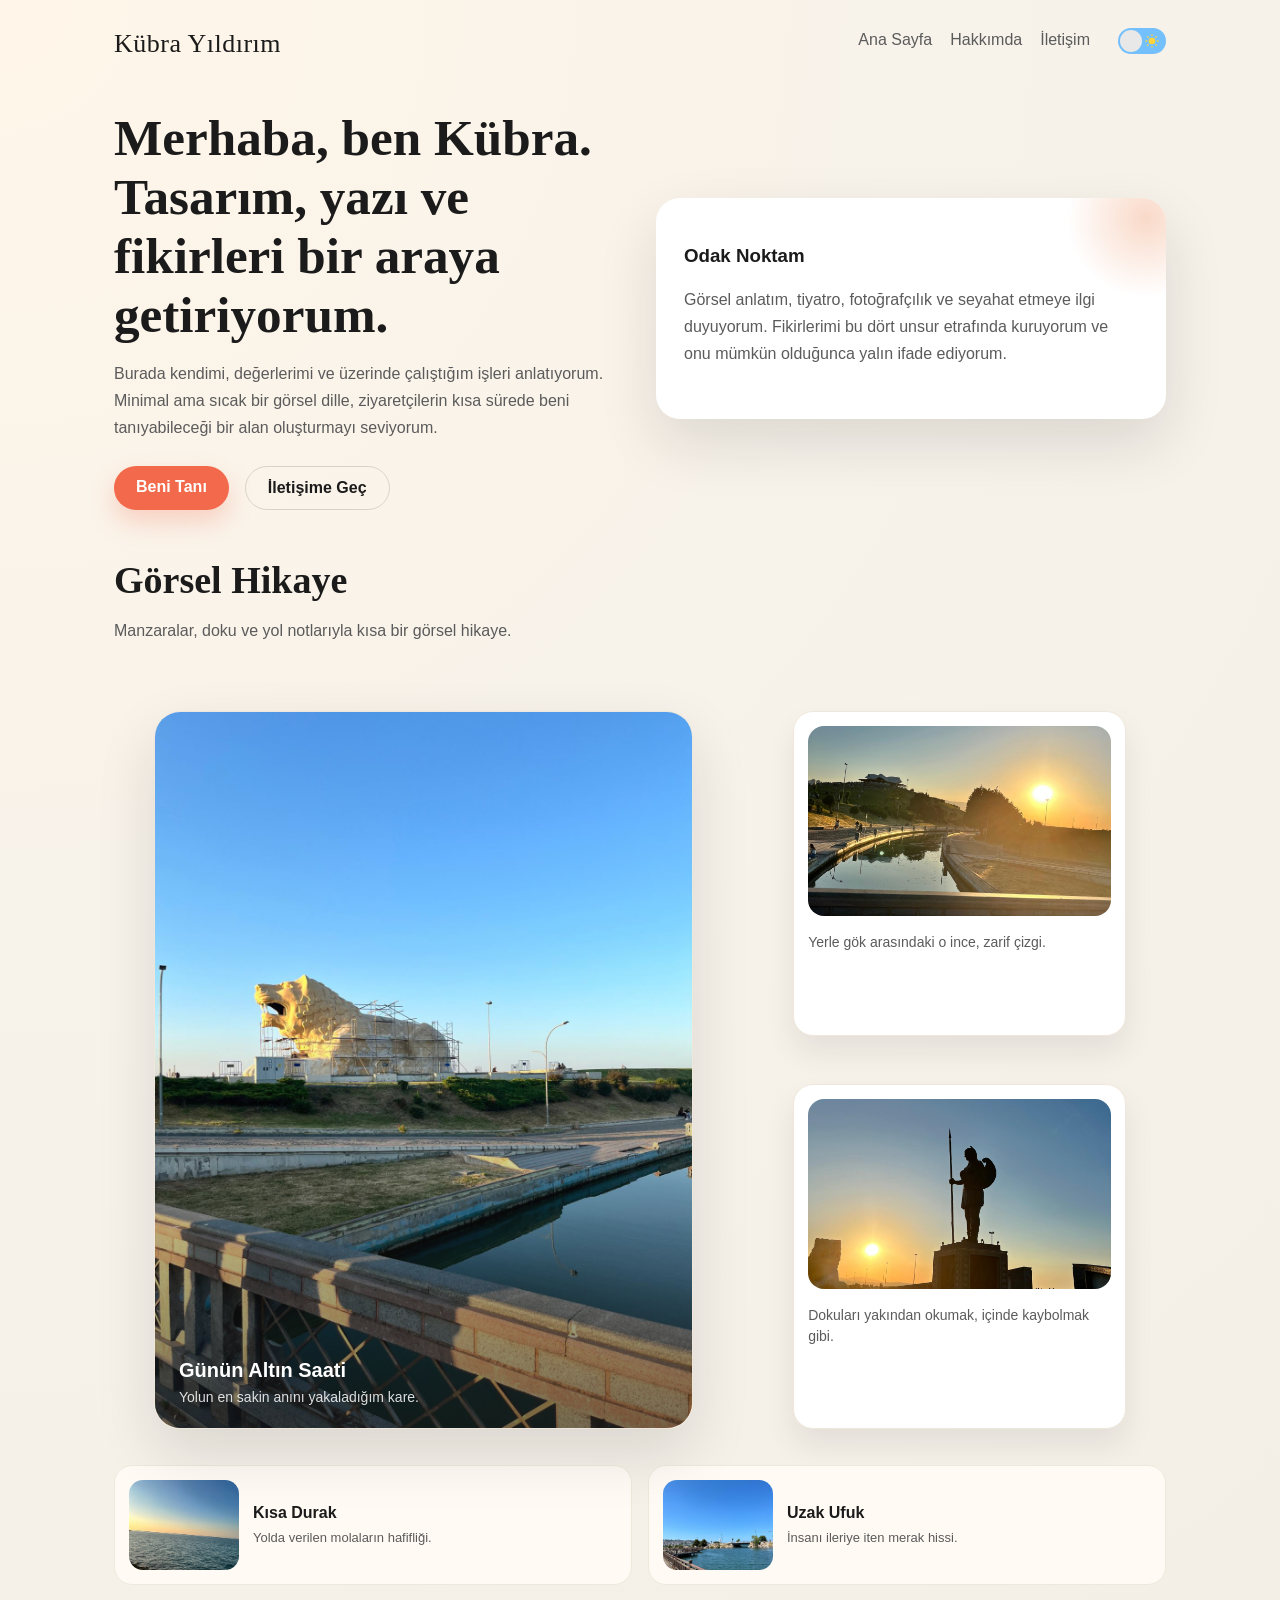
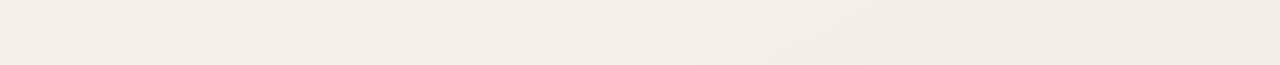
==== index.html @ def629eb "web sitemin dosyaları" ====
﻿<!doctype html>
<html lang="tr">
  <head>
    <meta charset="utf-8" />
    <meta name="viewport" content="width=device-width, initial-scale=1" />
    <meta
      name="description"
      content="Kübra portfolyo. Tasarım, yazı ve görsel hikayeler."
    />
    <meta name="author" content="Kübra" />
    <meta name="robots" content="index, follow" />
    <meta name="theme-color" content="#f7f2ea" />
    <meta property="og:title" content="Kübra | Ana Sayfa" />
    <meta
      property="og:description"
      content="Kübra portfolyo. Tasarım, yazı ve görsel hikayeler."
    />
    <meta property="og:type" content="website" />
    <meta property="og:locale" content="tr_TR" />
    <meta property="og:site_name" content="Kübra" />
    <title>Kübra | Ana Sayfa</title>
    <link rel="stylesheet" href="style.css" />
    <script src="script.js" defer></script>
  </head>
  <body>
    <div class="page">
      <header>
        <div class="logo">Kübra Yıldırım</div>
        <div class="header-actions">
          <nav>
            <a href="index.html">Ana Sayfa</a>
            <a href="about.html">Hakkımda</a>
            <a href="contact.html">İletişim</a>
          </nav>
          <!-- From Uiverse.io by andrew-demchenk0 -->
          <label class="switch">
            <span class="sun"
              ><svg xmlns="http://www.w3.org/2000/svg" viewBox="0 0 24 24">
                <g fill="#ffd43b">
                  <circle r="5" cy="12" cx="12"></circle>
                  <path
                    d="m21 13h-1a1 1 0 0 1 0-2h1a1 1 0 0 1 0 2zm-17 0h-1a1 1 0 0 1 0-2h1a1 1 0 0 1 0 2zm13.66-5.66a1 1 0 0 1 -.66-.29 1 1 0 0 1 0-1.41l.71-.71a1 1 0 1 1 1.41 1.41l-.71.71a1 1 0 0 1 -.75.29zm-12.02 12.02a1 1 0 0 1 -.71-.29 1 1 0 0 1 0-1.41l.71-.66a1 1 0 0 1 1.41 1.41l-.71.71a1 1 0 0 1 -.7.24zm6.36-14.36a1 1 0 0 1 -1-1v-1a1 1 0 0 1 2 0v1a1 1 0 0 1 -1 1zm0 17a1 1 0 0 1 -1-1v-1a1 1 0 0 1 2 0v1a1 1 0 0 1 -1 1zm-5.66-14.66a1 1 0 0 1 -.7-.29l-.71-.71a1 1 0 0 1 1.41-1.41l.71.71a1 1 0 0 1 0 1.41 1 1 0 0 1 -.71.29zm12.02 12.02a1 1 0 0 1 -.7-.29l-.66-.71a1 1 0 0 1 1.36-1.36l.71.71a1 1 0 0 1 0 1.41 1 1 0 0 1 -.71.24z"
                  ></path>
                </g></svg
            ></span>
            <span class="moon"
              ><svg xmlns="http://www.w3.org/2000/svg" viewBox="0 0 384 512">
                <path
                  d="m223.5 32c-123.5 0-223.5 100.3-223.5 224s100 224 223.5 224c60.6 0 115.5-24.2 155.8-63.4 5-4.9 6.3-12.5 3.1-18.7s-10.1-9.7-17-8.5c-9.8 1.7-19.8 2.6-30.1 2.6-96.9 0-175.5-78.8-175.5-176 0-65.8 36-123.1 89.3-153.3 6.1-3.5 9.2-10.5 7.7-17.3s-7.3-11.9-14.3-12.5c-6.3-.5-12.6-.8-19-.8z"
                ></path></svg
            ></span>
            <input type="checkbox" class="input" aria-label="Tema değiştir" />
            <span class="slider"></span>
          </label>
        </div>
      </header>

      <section class="hero fade-in">
        <div>
          <h1>Merhaba, ben Kübra. Tasarım, yazı ve fikirleri bir araya getiriyorum.</h1>
          <p>
            Burada kendimi, değerlerimi ve üzerinde çalıştığım işleri anlatıyorum. Minimal
            ama sıcak bir görsel dille, ziyaretçilerin kısa sürede beni tanıyabileceği bir
            alan oluşturmayı seviyorum.
          </p>
          <div class="cta-row">
            <a class="button" href="about.html">Beni Tanı</a>
            <a class="button secondary" href="contact.html">İletişime Geç</a>
          </div>
        </div>
        <div class="hero-card">
          <h3>Odak Noktam</h3>
          <p>
            Görsel anlatım, tiyatro, fotoğrafçılık ve seyahat etmeye ilgi duyuyorum. Fikirlerimi bu dört unsur etrafında
            kuruyorum ve onu mümkün olduğunca yalın ifade ediyorum.
          </p>
        </div>
      </section>

      <section class="gallery fade-in">
        <div class="gallery-header">
          <div>
            <h2>Görsel Hikaye</h2>
            <p>Manzaralar, doku ve yol notlarıyla kısa bir görsel hikaye.</p>
          </div>
        </div>
        <div class="gallery-layout">
          <figure class="feature-tile">
            <img src="images/manzara.jpeg" alt="Görsel hikayenin kapağı" />
            <figcaption class="feature-caption">
              <strong>Günün Altın Saati</strong>
              <span>Yolun en sakin anını yakaladığım kare.</span>
            </figcaption>
          </figure>
          <div class="mood-stack">
            <figure class="mood-card">
              <img src="images/manzara1.jpeg" alt="Yol üzerinden görsel" />
              <figcaption>Yerle gök arasındaki o ince, zarif çizgi.</figcaption>
            </figure>
            <figure class="mood-card">
              <img src="images/manzara2.jpeg" alt="Doğa dokusu görseli" />
              <figcaption>Dokuları yakından okumak, içinde kaybolmak gibi.</figcaption>
            </figure>
          </div>
        </div>
        <div class="gallery-strip">
          <div class="strip-card">
            <img src="images/manzara3.jpeg" alt="Yol notu görseli" />
            <div>
              <strong>Kısa Durak</strong>
              <span>Yolda verilen molaların hafifliği.</span>
            </div>
          </div>
          <div class="strip-card">
            <img src="images/manzara4.jpeg" alt="Manzara notu görseli" />
            <div>
              <strong>Uzak Ufuk</strong>
              <span>İnsanı ileriye iten merak hissi.</span>
            </div>
          </div>
        </div>
      </section>
    </div>
    <div class="lightbox" id="lightbox" aria-hidden="true">
      <img src="" alt="Büyük görsel" />
    </div>
    <script>
      const lightbox = document.getElementById("lightbox");
      const lightboxImg = lightbox.querySelector("img");
      const galleryImages = document.querySelectorAll(".gallery img");

      const closeLightbox = () => {
        lightbox.classList.remove("open");
        lightbox.setAttribute("aria-hidden", "true");
        lightboxImg.src = "";
      };

      galleryImages.forEach((img) => {
        img.addEventListener("click", () => {
          lightboxImg.src = img.src;
          lightbox.classList.add("open");
          lightbox.setAttribute("aria-hidden", "false");
        });
      });

      lightbox.addEventListener("click", closeLightbox);

      document.addEventListener("keydown", (event) => {
        if (event.key === "Escape") {
          closeLightbox();
        }
      });
    </script>
  </body>
</html>
---- style.css ----
:root {
        color-scheme: light;
        --ink: #1b1b1b;
        --muted: #5b5b5b;
        --bg: #f7f2ea;
        --card: #ffffff;
        --accent: #f2694b;
        --accent-dark: #d9492c;
        --sage: #9bb79c;
        --shadow: 0 24px 60px rgba(27, 27, 27, 0.12);
        --page-bg: radial-gradient(circle at top left, #fff6e9 0%, var(--bg) 45%, #f3efe7 100%);
      }

      html[data-theme="dark"] {
        color-scheme: dark;
        --ink: #f4f1ea;
        --muted: #b6b0a6;
        --bg: #161311;
        --card: #1f1b18;
        --accent: #f07d62;
        --accent-dark: #d8624a;
        --sage: #6f8f7a;
        --shadow: 0 24px 60px rgba(0, 0, 0, 0.45);
        --page-bg: radial-gradient(circle at top left, #2a241f 0%, #171412 45%, #0f0d0b 100%);
      }

      html[data-theme="dark"] .hero-card,
      html[data-theme="dark"] .stat,
      html[data-theme="dark"] .feature-tile,
      html[data-theme="dark"] .mood-card,
      html[data-theme="dark"] .strip-card,
      html[data-theme="dark"] .gallery-tags span,
      html[data-theme="dark"] .about .portrait,
      html[data-theme="dark"] .about .card,
      html[data-theme="dark"] .about .timeline-item,
      html[data-theme="dark"] .contact .contact-link {
        background: var(--card);
        border-color: rgba(255, 255, 255, 0.12);
      }

      html[data-theme="dark"] .contact .icon {
        background: #141110;
        border-color: rgba(255, 255, 255, 0.12);
      }

      * {
        box-sizing: border-box;
      }

      body {
        margin: 0;
        font-family: "Space Grotesk", "IBM Plex Sans", "Segoe UI", sans-serif;
        color: var(--ink);
        background: var(--page-bg);
        min-height: 100vh;
      }

      a {
        color: inherit;
        text-decoration: none;
      }

      .page {
        max-width: 1100px;
        margin: 0 auto;
        padding: 28px 24px 80px;
      }

      header {
        display: flex;
        align-items: center;
        justify-content: space-between;
        gap: 16px;
      }

      .header-actions {
        display: flex;
        align-items: center;
        gap: 28px;
      }

      .header-actions nav {
        align-items: center;
      }

      .header-actions .switch {
        margin-bottom: 6px;
      }

      .logo {
        font-family: "Playfair Display", "Times New Roman", serif;
        font-size: 26px;
        letter-spacing: 0.5px;
      }

      nav {
        display: flex;
        gap: 18px;
        font-weight: 500;
        color: var(--muted);
      }

      nav a {
        padding-bottom: 6px;
        border-bottom: 2px solid transparent;
        transition: border-color 0.2s ease, color 0.2s ease;
        display: inline-flex;
        align-items: center;
      }

      nav a:hover,
      nav a:focus {
        color: var(--ink);
        border-color: var(--accent);
      }

      /* From Uiverse.io by andrew-demchenk0 */
      .switch {
        font-size: 14px;
        position: relative;
        display: inline-block;
        width: 48px;
        height: 26px;
        align-self: center;
      }

      .switch input {
        opacity: 0;
        width: 0;
        height: 0;
      }

      .slider {
        position: absolute;
        cursor: pointer;
        top: 0;
        left: 0;
        right: 0;
        bottom: 0;
        background-color: #73c0fc;
        transition: 0.4s;
        border-radius: 30px;
      }

      .slider::before {
        position: absolute;
        content: "";
        height: 22px;
        width: 22px;
        border-radius: 20px;
        left: 2px;
        bottom: 2px;
        z-index: 2;
        background-color: #e8e8e8;
        transition: 0.4s;
      }

      .sun svg {
        position: absolute;
        top: 5px;
        left: 26px;
        z-index: 1;
        width: 16px;
        height: 16px;
      }

      .moon svg {
        fill: #73c0fc;
        position: absolute;
        top: 5px;
        left: 6px;
        z-index: 1;
        width: 16px;
        height: 16px;
      }

      .sun svg {
        animation: rotate 15s linear infinite;
      }

      @keyframes rotate {
        0% {
          transform: rotate(0);
        }
        100% {
          transform: rotate(360deg);
        }
      }

      .moon svg {
        animation: tilt 5s linear infinite;
      }

      @keyframes tilt {
        0% {
          transform: rotate(0deg);
        }
        25% {
          transform: rotate(-10deg);
        }
        75% {
          transform: rotate(10deg);
        }
        100% {
          transform: rotate(0deg);
        }
      }

      .input:checked + .slider {
        background-color: #183153;
      }

      .input:focus + .slider {
        box-shadow: 0 0 1px #183153;
      }

      .input:checked + .slider::before {
        transform: translateX(22px);
      }

      .hero {
        display: grid;
        grid-template-columns: repeat(auto-fit, minmax(260px, 1fr));
        gap: 32px;
        margin-top: 48px;
        align-items: center;
      }

      .hero h1 {
        font-family: "Playfair Display", "Times New Roman", serif;
        font-size: clamp(36px, 4vw, 54px);
        margin: 0 0 16px;
      }

      .hero p {
        color: var(--muted);
        line-height: 1.7;
        margin: 0 0 24px;
      }

      .cta-row {
        display: flex;
        gap: 16px;
        flex-wrap: wrap;
      }

      .button {
        background: var(--accent);
        color: #fff;
        padding: 12px 22px;
        border-radius: 999px;
        font-weight: 600;
        box-shadow: 0 12px 24px rgba(242, 105, 75, 0.25);
        transition: transform 0.2s ease, box-shadow 0.2s ease;
      }

      .button.secondary {
        background: transparent;
        color: var(--ink);
        border: 1px solid #dad2c6;
        box-shadow: none;
      }

      .button:hover,
      .button:focus {
        transform: translateY(-2px);
        box-shadow: 0 16px 32px rgba(242, 105, 75, 0.28);
      }

      .button.secondary:hover,
      .button.secondary:focus {
        box-shadow: 0 10px 20px rgba(27, 27, 27, 0.12);
      }

      .hero-card {
        background: var(--card);
        border-radius: 24px;
        padding: 28px;
        box-shadow: var(--shadow);
        position: relative;
        overflow: hidden;
      }

      .hero-card::before {
        content: "";
        position: absolute;
        top: -60px;
        right: -60px;
        width: 160px;
        height: 160px;
        border-radius: 50%;
        background: radial-gradient(circle, #f9d9c8 0%, rgba(249, 217, 200, 0) 70%);
      }

      .badge {
        display: inline-flex;
        align-items: center;
        gap: 8px;
        font-size: 14px;
        color: var(--muted);
        background: #f4efe7;
        padding: 6px 12px;
        border-radius: 999px;
      }

      .stats {
        display: grid;
        grid-template-columns: repeat(auto-fit, minmax(140px, 1fr));
        gap: 16px;
        margin-top: 24px;
      }

      .stat {
        background: #fdfbf8;
        border-radius: 18px;
        padding: 16px;
        border: 1px solid #efe7db;
      }

      .stat strong {
        font-size: 20px;
        display: block;
        margin-bottom: 4px;
      }

      .gallery {
        margin-top: 48px;
      }

      .gallery h2 {
        font-family: "Playfair Display", "Times New Roman", serif;
        font-size: clamp(28px, 3vw, 38px);
        margin: 0 0 16px;
      }

      .gallery p {
        color: var(--muted);
        margin: 0 0 24px;
        line-height: 1.6;
      }

      .gallery-header {
        display: flex;
        align-items: center;
        justify-content: space-between;
        gap: 24px;
        flex-wrap: wrap;
        margin-bottom: 28px;
      }

      .gallery-tags {
        display: flex;
        gap: 10px;
        flex-wrap: wrap;
        font-size: 13px;
        color: var(--muted);
      }

      .gallery-tags span {
        padding: 6px 12px;
        border-radius: 999px;
        border: 1px solid #e9dfd2;
        background: #fff;
      }

      .gallery-layout {
        display: grid;
        grid-template-columns: minmax(260px, 1.2fr) minmax(220px, 0.8fr);
        gap: 20px;
        align-items: stretch;
      }

      .feature-tile {
        position: relative;
        border-radius: 26px;
        overflow: hidden;
        box-shadow: var(--shadow);
        border: 1px solid #efe7db;
      }

      .feature-tile::after {
        content: "";
        position: absolute;
        inset: 0;
        background: linear-gradient(180deg, rgba(27, 27, 27, 0) 45%, rgba(27, 27, 27, 0.6) 100%);
      }

      .feature-tile img {
        width: 100%;
        height: 100%;
        min-height: 360px;
        object-fit: cover;
        display: block;
        transform: scale(1.02);
        transition: transform 0.3s ease;
        cursor: zoom-in;
      }

      .feature-tile:hover img,
      .feature-tile:focus-within img {
        transform: scale(1.06);
      }

      .feature-caption {
        position: absolute;
        bottom: 22px;
        left: 24px;
        right: 24px;
        color: #fff;
        z-index: 1;
      }

      .feature-caption strong {
        display: block;
        font-size: 20px;
        margin-bottom: 6px;
      }

      .feature-caption span {
        font-size: 14px;
        opacity: 0.85;
      }

      .mood-stack {
        display: grid;
        gap: 16px;
      }

      .mood-card {
        background: var(--card);
        border: 1px solid #efe7db;
        border-radius: 20px;
        padding: 14px;
        box-shadow: 0 16px 30px rgba(27, 27, 27, 0.08);
      }

      .mood-card img {
        width: 100%;
        height: 190px;
        object-fit: cover;
        border-radius: 16px;
        cursor: zoom-in;
        transition: transform 0.25s ease;
      }

      .mood-card:hover img,
      .mood-card:focus-within img {
        transform: scale(1.02);
      }

      .mood-card figcaption {
        margin-top: 12px;
        color: var(--muted);
        font-size: 14px;
        line-height: 1.5;
      }

      .gallery-strip {
        display: grid;
        grid-template-columns: repeat(auto-fit, minmax(220px, 1fr));
        gap: 16px;
        margin-top: 20px;
      }

      .strip-card {
        display: grid;
        grid-template-columns: 110px 1fr;
        gap: 14px;
        align-items: center;
        padding: 14px;
        border-radius: 18px;
        background: #fffaf4;
        border: 1px solid #efe7db;
      }

      .strip-card img {
        width: 100%;
        height: 90px;
        object-fit: cover;
        border-radius: 14px;
        cursor: zoom-in;
      }

      .strip-card strong {
        display: block;
        margin-bottom: 6px;
      }

      .strip-card span {
        color: var(--muted);
        font-size: 13px;
      }

      .lightbox {
        position: fixed;
        inset: 0;
        background: rgba(17, 17, 17, 0.7);
        display: flex;
        align-items: center;
        justify-content: center;
        opacity: 0;
        pointer-events: none;
        transition: opacity 0.2s ease;
        z-index: 10;
        padding: 24px;
      }

      .lightbox.open {
        opacity: 1;
        pointer-events: auto;
      }

      .lightbox img {
        max-width: min(100%, 960px);
        max-height: 80vh;
        border-radius: 18px;
        box-shadow: 0 24px 60px rgba(0, 0, 0, 0.25);
      }

      footer {
        margin-top: 72px;
        color: var(--muted);
        font-size: 14px;
        display: flex;
        justify-content: space-between;
        flex-wrap: wrap;
        gap: 12px;
      }

      .fade-in {
        animation: fadeInUp 0.8s ease both;
      }

      @keyframes fadeInUp {
        from {
          opacity: 0;
          transform: translateY(18px);
        }
        to {
          opacity: 1;
          transform: translateY(0);
        }
      }

      @media (max-width: 720px) {
        header {
          flex-direction: column;
          align-items: flex-start;
        }

        .header-actions {
          width: 100%;
          justify-content: space-between;
          flex-wrap: wrap;
        }

        nav {
          flex-wrap: wrap;
        }

        .gallery-layout {
          grid-template-columns: 1fr;
        }

        .feature-tile img {
          min-height: 260px;
        }

        .strip-card {
          grid-template-columns: 1fr;
        }

        .strip-card img {
          height: 160px;
        }
      }

      body.about {
        --ink: #1d1a17;
        --muted: #645c54;
        --bg: #f6f1ea;
        --card: #ffffff;
        --accent: #f2694b;
        --leaf: #a5bca6;
        --shadow: 0 24px 60px rgba(29, 26, 23, 0.14);
        --page-bg: linear-gradient(140deg, #fdf7ef 0%, var(--bg) 55%, #f1ebe1 100%);
        background: var(--page-bg);
      }

      html[data-theme="dark"] body.about {
        --ink: #f4f1ea;
        --muted: #bcb4a9;
        --bg: #1a1613;
        --card: #231e1a;
        --accent: #f07d62;
        --leaf: #6f8f7a;
        --shadow: 0 24px 60px rgba(0, 0, 0, 0.5);
        --page-bg: linear-gradient(140deg, #251f1a 0%, #171412 55%, #0f0d0b 100%);
      }

      .about .page {
        max-width: 1150px;
        padding: 28px 24px 90px;
      }

      .about .intro {
        display: grid;
        grid-template-columns: repeat(auto-fit, minmax(260px, 1fr));
        gap: 32px;
        margin-top: 110px;
        align-items: start;
      }

      .about .intro h1 {
        font-family: "Playfair Display", "Times New Roman", serif;
        font-size: clamp(34px, 4vw, 50px);
        margin: 0 0 16px;
      }

      .about .intro p {
        color: var(--muted);
        line-height: 1.7;
        margin: 0 0 18px;
      }

      .about .portrait {
        background: var(--card);
        padding: 24px;
        border-radius: 22px;
        box-shadow: var(--shadow);
        border: 1px solid #efe7db;
      }

      .about .portrait .shape {
        height: 260px;
        border-radius: 18px;
        background:
          radial-gradient(circle at 30% 20%, #f7d5c6 0%, rgba(247, 213, 198, 0) 60%),
          linear-gradient(150deg, #f1e0d6 0%, #f9f4ee 100%);
        display: flex;
        align-items: center;
        justify-content: center;
        font-size: 18px;
        color: var(--muted);
        letter-spacing: 1px;
      }

      .about .cards {
        margin-top: 40px;
        display: grid;
        grid-template-columns: repeat(auto-fit, minmax(220px, 1fr));
        gap: 18px;
      }

      .about .card {
        background: var(--card);
        border-radius: 18px;
        padding: 20px;
        border: 1px solid #efe7db;
        box-shadow: 0 16px 30px rgba(29, 26, 23, 0.08);
      }

      .about .card h4 {
        margin: 0 0 10px;
        font-size: 18px;
      }

      .about .timeline {
        margin-top: 48px;
        display: grid;
        gap: 14px;
      }

      .about .timeline-item {
        background: #fdfbf8;
        border-radius: 16px;
        padding: 18px 20px;
        border-left: 4px solid var(--leaf);
      }

      .about .timeline-item span {
        font-size: 14px;
        color: var(--muted);
      }

      body.contact {
        --ink: #1b1b1b;
        --muted: #5e5a55;
        --bg: #f6f1ea;
        --card: #ffffff;
        --accent: #f2694b;
        --mint: #a9c6b0;
        --shadow: 0 24px 60px rgba(27, 27, 27, 0.14);
        --page-bg:
          radial-gradient(circle at 10% 10%, #f9ddcf 0%, rgba(249, 221, 207, 0) 35%),
          linear-gradient(160deg, #fdf7ef 0%, var(--bg) 50%, #efe8dd 100%);
        background: var(--page-bg);
      }

      html[data-theme="dark"] body.contact {
        --ink: #f4f1ea;
        --muted: #bcb4a9;
        --bg: #1a1613;
        --card: #241f1b;
        --accent: #f07d62;
        --mint: #6c8b7a;
        --shadow: 0 24px 60px rgba(0, 0, 0, 0.5);
        --page-bg:
          radial-gradient(circle at 10% 10%, rgba(240, 125, 98, 0.25) 0%, rgba(240, 125, 98, 0) 35%),
          linear-gradient(160deg, #231e1a 0%, #171412 50%, #0f0d0b 100%);
      }

      .contact .page {
        max-width: 1100px;
        padding: 28px 24px 90px;
        min-height: 100vh;
        display: flex;
        flex-direction: column;
      }

      .contact .contact {
        margin-top: 0;
        display: grid;
        grid-template-columns: repeat(auto-fit, minmax(260px, 1fr));
        gap: 28px;
        align-items: center;
        justify-items: center;
        max-width: 900px;
        margin-left: auto;
        margin-right: auto;
        flex: 1;
        place-content: center;
      }

      .contact .contact > div:first-child {
        text-align: center;
      }

      .contact .contact h1 {
        font-family: "Playfair Display", "Times New Roman", serif;
        font-size: clamp(34px, 4vw, 50px);
        margin: 0 0 12px;
      }

      .contact .contact p {
        color: var(--muted);
        line-height: 1.7;
        margin: 0 0 18px;
      }

      .contact .contact-links {
        display: grid;
        gap: 18px;
      }

      .contact .contact-link {
        display: flex;
        align-items: center;
        gap: 16px;
        padding: 18px 20px;
        border-radius: 18px;
        background: #fffaf4;
        border: 1px solid #efe7db;
        box-shadow: 0 16px 30px rgba(27, 27, 27, 0.08);
        transition: transform 0.2s ease, box-shadow 0.2s ease;
      }

      .contact .contact-link:hover,
      .contact .contact-link:focus {
        transform: translateY(-2px);
        box-shadow: 0 20px 40px rgba(27, 27, 27, 0.12);
      }

      .contact .contact-link strong {
        display: block;
        font-size: 18px;
        margin-bottom: 4px;
      }

      .contact .contact-link span span {
        color: var(--muted);
        font-size: 14px;
      }

      .contact .icon {
        width: 48px;
        height: 48px;
        border-radius: 14px;
        display: grid;
        place-items: center;
        background: #fff;
        border: 1px solid #efe7db;
        color: var(--accent);
      }

      .contact .icon svg {
        width: 24px;
        height: 24px;
      }
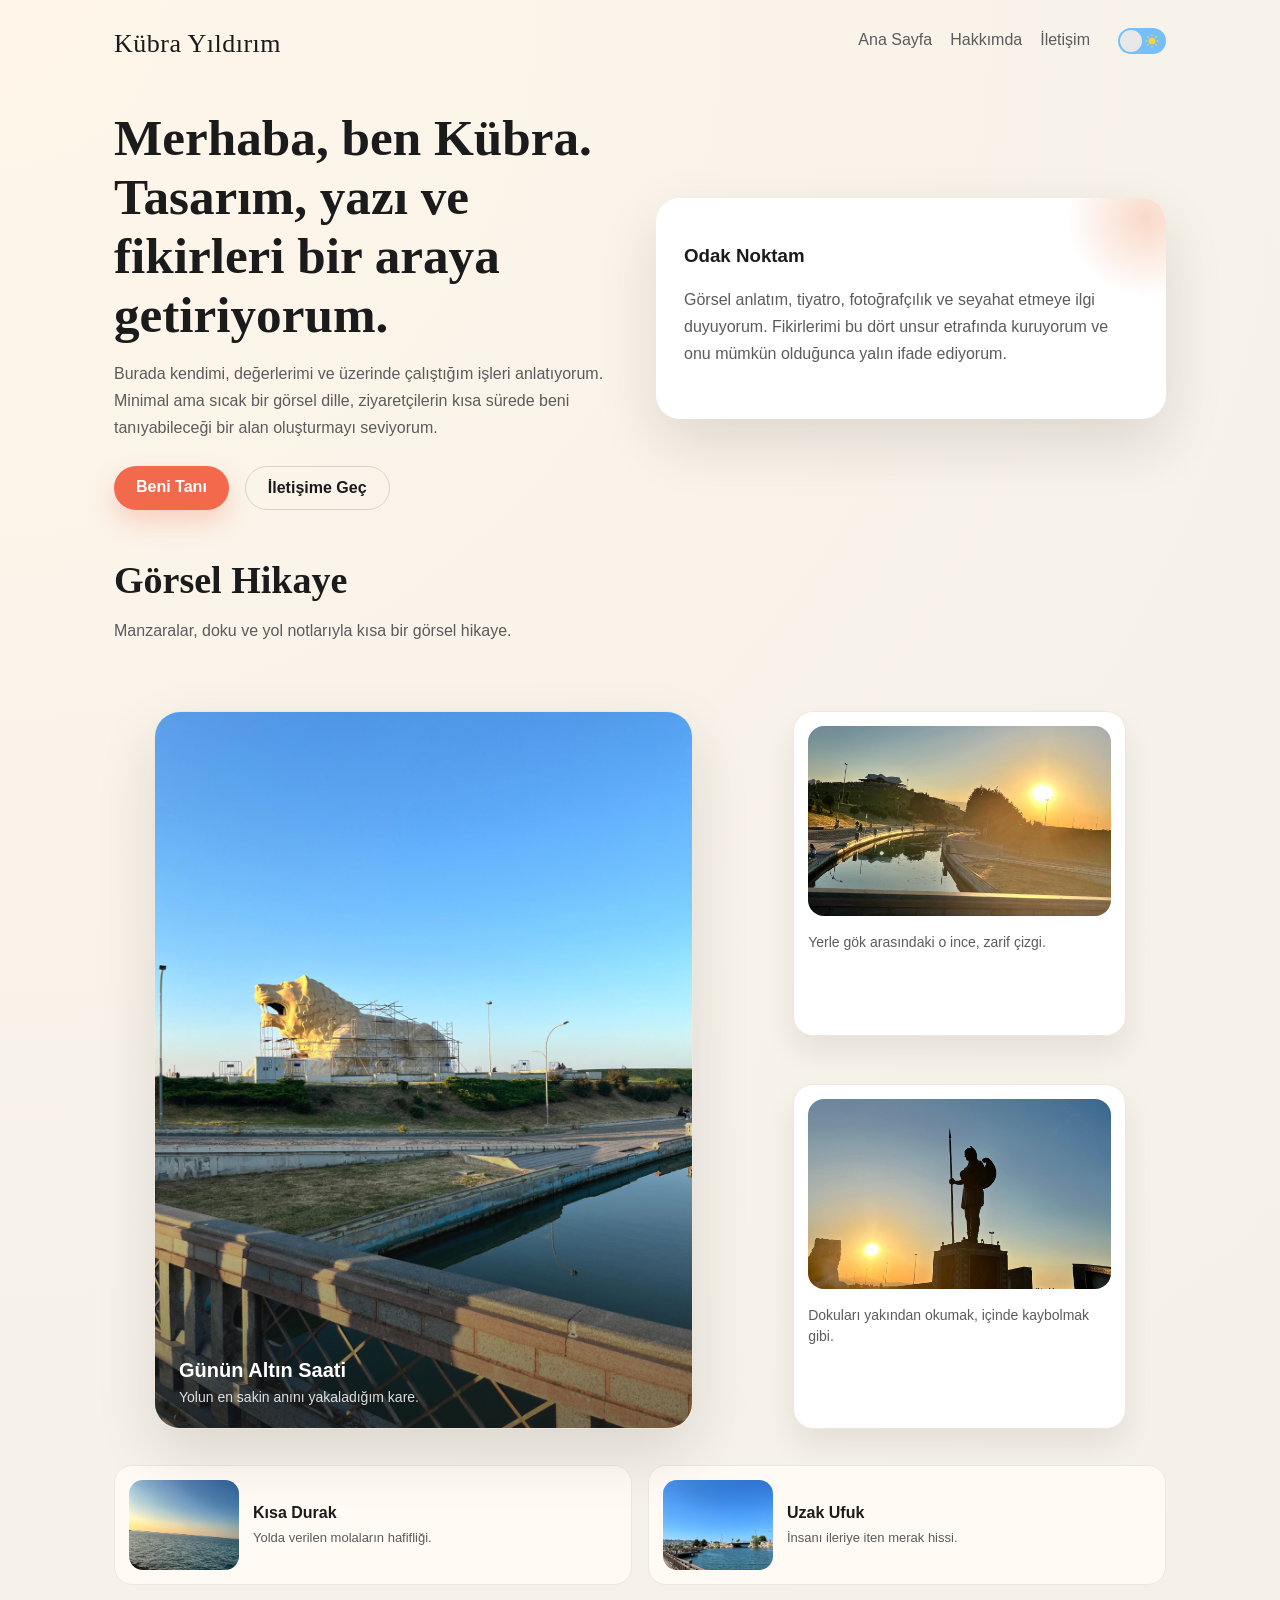
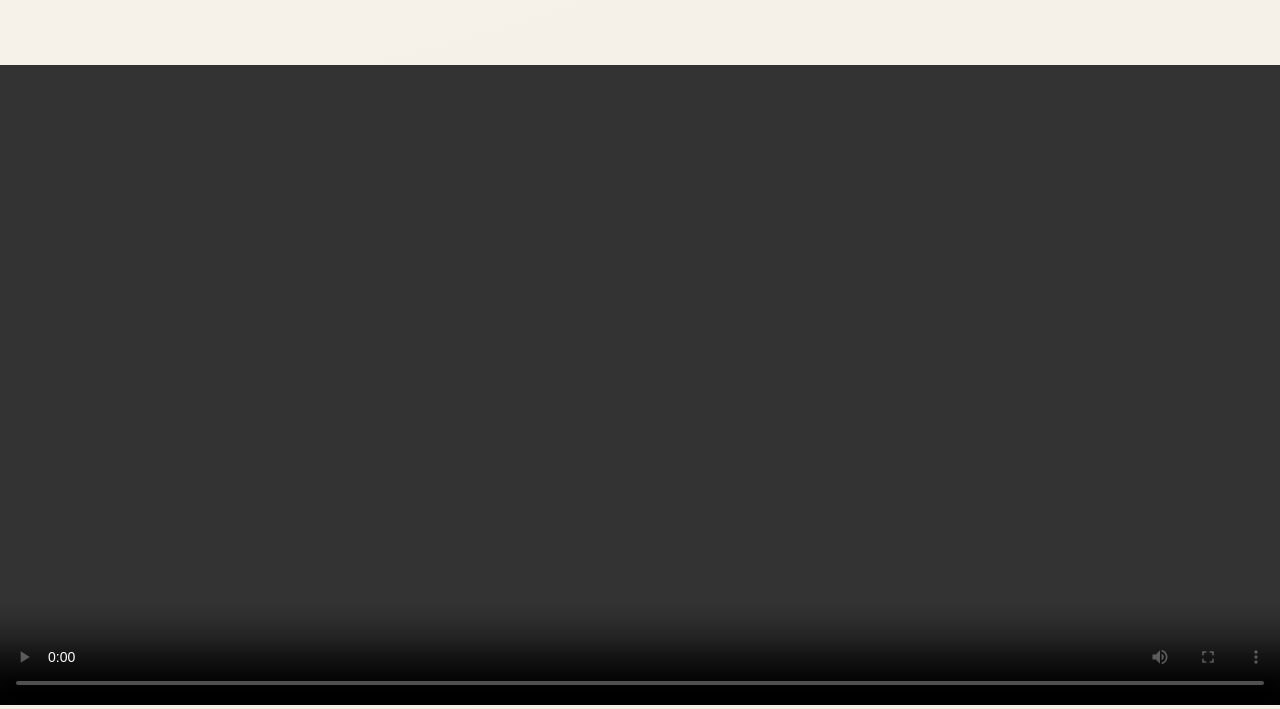
==== commit 7369be82: "Update index.html" ====
--- a/index.html
+++ b/index.html
@@ -151,5 +151,8 @@
         }
       });
     </script>
+    <video width="100%" controls>
+  <source src="Voiceover_Replacement_In_a_historical_drama_style_s.mp4" type="video/mp4">
+</video>
   </body>
 </html>
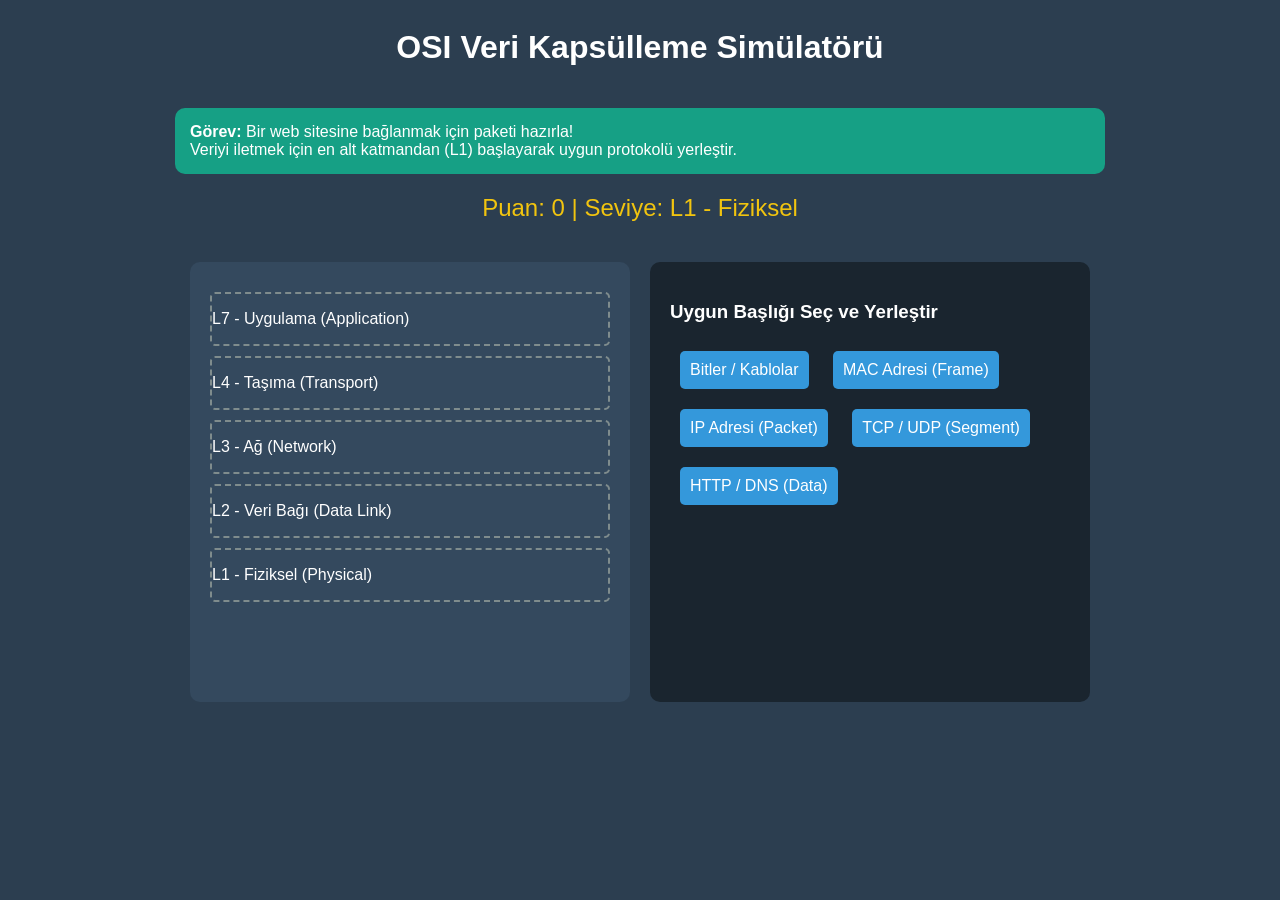
==== commit f6099d1e: "Update index.html" ====
--- a/index.html
+++ b/index.html
@@ -1,158 +1,214 @@
-﻿<!doctype html>
+﻿<!DOCTYPE html>
 <html lang="tr">
-  <head>
-    <meta charset="utf-8" />
-    <meta name="viewport" content="width=device-width, initial-scale=1" />
-    <meta
-      name="description"
-      content="Kübra portfolyo. Tasarım, yazı ve görsel hikayeler."
-    />
-    <meta name="author" content="Kübra" />
-    <meta name="robots" content="index, follow" />
-    <meta name="theme-color" content="#f7f2ea" />
-    <meta property="og:title" content="Kübra | Ana Sayfa" />
-    <meta
-      property="og:description"
-      content="Kübra portfolyo. Tasarım, yazı ve görsel hikayeler."
-    />
-    <meta property="og:type" content="website" />
-    <meta property="og:locale" content="tr_TR" />
-    <meta property="og:site_name" content="Kübra" />
-    <title>Kübra | Ana Sayfa</title>
-    <link rel="stylesheet" href="style.css" />
-    <script src="script.js" defer></script>
-  </head>
-  <body>
-    <div class="page">
-      <header>
-        <div class="logo">Kübra Yıldırım</div>
-        <div class="header-actions">
-          <nav>
-            <a href="index.html">Ana Sayfa</a>
-            <a href="about.html">Hakkımda</a>
-            <a href="contact.html">İletişim</a>
-          </nav>
-          <!-- From Uiverse.io by andrew-demchenk0 -->
-          <label class="switch">
-            <span class="sun"
-              ><svg xmlns="http://www.w3.org/2000/svg" viewBox="0 0 24 24">
-                <g fill="#ffd43b">
-                  <circle r="5" cy="12" cx="12"></circle>
-                  <path
-                    d="m21 13h-1a1 1 0 0 1 0-2h1a1 1 0 0 1 0 2zm-17 0h-1a1 1 0 0 1 0-2h1a1 1 0 0 1 0 2zm13.66-5.66a1 1 0 0 1 -.66-.29 1 1 0 0 1 0-1.41l.71-.71a1 1 0 1 1 1.41 1.41l-.71.71a1 1 0 0 1 -.75.29zm-12.02 12.02a1 1 0 0 1 -.71-.29 1 1 0 0 1 0-1.41l.71-.66a1 1 0 0 1 1.41 1.41l-.71.71a1 1 0 0 1 -.7.24zm6.36-14.36a1 1 0 0 1 -1-1v-1a1 1 0 0 1 2 0v1a1 1 0 0 1 -1 1zm0 17a1 1 0 0 1 -1-1v-1a1 1 0 0 1 2 0v1a1 1 0 0 1 -1 1zm-5.66-14.66a1 1 0 0 1 -.7-.29l-.71-.71a1 1 0 0 1 1.41-1.41l.71.71a1 1 0 0 1 0 1.41 1 1 0 0 1 -.71.29zm12.02 12.02a1 1 0 0 1 -.7-.29l-.66-.71a1 1 0 0 1 1.36-1.36l.71.71a1 1 0 0 1 0 1.41 1 1 0 0 1 -.71.24z"
-                  ></path>
-                </g></svg
-            ></span>
-            <span class="moon"
-              ><svg xmlns="http://www.w3.org/2000/svg" viewBox="0 0 384 512">
-                <path
-                  d="m223.5 32c-123.5 0-223.5 100.3-223.5 224s100 224 223.5 224c60.6 0 115.5-24.2 155.8-63.4 5-4.9 6.3-12.5 3.1-18.7s-10.1-9.7-17-8.5c-9.8 1.7-19.8 2.6-30.1 2.6-96.9 0-175.5-78.8-175.5-176 0-65.8 36-123.1 89.3-153.3 6.1-3.5 9.2-10.5 7.7-17.3s-7.3-11.9-14.3-12.5c-6.3-.5-12.6-.8-19-.8z"
-                ></path></svg
-            ></span>
-            <input type="checkbox" class="input" aria-label="Tema değiştir" />
-            <span class="slider"></span>
-          </label>
-        </div>
-      </header>
-
-      <section class="hero fade-in">
-        <div>
-          <h1>Merhaba, ben Kübra. Tasarım, yazı ve fikirleri bir araya getiriyorum.</h1>
-          <p>
-            Burada kendimi, değerlerimi ve üzerinde çalıştığım işleri anlatıyorum. Minimal
-            ama sıcak bir görsel dille, ziyaretçilerin kısa sürede beni tanıyabileceği bir
-            alan oluşturmayı seviyorum.
-          </p>
-          <div class="cta-row">
-            <a class="button" href="about.html">Beni Tanı</a>
-            <a class="button secondary" href="contact.html">İletişime Geç</a>
-          </div>
-        </div>
-        <div class="hero-card">
-          <h3>Odak Noktam</h3>
-          <p>
-            Görsel anlatım, tiyatro, fotoğrafçılık ve seyahat etmeye ilgi duyuyorum. Fikirlerimi bu dört unsur etrafında
-            kuruyorum ve onu mümkün olduğunca yalın ifade ediyorum.
-          </p>
-        </div>
-      </section>
-
-      <section class="gallery fade-in">
-        <div class="gallery-header">
-          <div>
-            <h2>Görsel Hikaye</h2>
-            <p>Manzaralar, doku ve yol notlarıyla kısa bir görsel hikaye.</p>
-          </div>
-        </div>
-        <div class="gallery-layout">
-          <figure class="feature-tile">
-            <img src="images/manzara.jpeg" alt="Görsel hikayenin kapağı" />
-            <figcaption class="feature-caption">
-              <strong>Günün Altın Saati</strong>
-              <span>Yolun en sakin anını yakaladığım kare.</span>
-            </figcaption>
-          </figure>
-          <div class="mood-stack">
-            <figure class="mood-card">
-              <img src="images/manzara1.jpeg" alt="Yol üzerinden görsel" />
-              <figcaption>Yerle gök arasındaki o ince, zarif çizgi.</figcaption>
-            </figure>
-            <figure class="mood-card">
-              <img src="images/manzara2.jpeg" alt="Doğa dokusu görseli" />
-              <figcaption>Dokuları yakından okumak, içinde kaybolmak gibi.</figcaption>
-            </figure>
-          </div>
-        </div>
-        <div class="gallery-strip">
-          <div class="strip-card">
-            <img src="images/manzara3.jpeg" alt="Yol notu görseli" />
-            <div>
-              <strong>Kısa Durak</strong>
-              <span>Yolda verilen molaların hafifliği.</span>
-            </div>
-          </div>
-          <div class="strip-card">
-            <img src="images/manzara4.jpeg" alt="Manzara notu görseli" />
-            <div>
-              <strong>Uzak Ufuk</strong>
-              <span>İnsanı ileriye iten merak hissi.</span>
-            </div>
-          </div>
-        </div>
-      </section>
-    </div>
-    <div class="lightbox" id="lightbox" aria-hidden="true">
-      <img src="" alt="Büyük görsel" />
-    </div>
-    <script>
-      const lightbox = document.getElementById("lightbox");
-      const lightboxImg = lightbox.querySelector("img");
-      const galleryImages = document.querySelectorAll(".gallery img");
-
-      const closeLightbox = () => {
-        lightbox.classList.remove("open");
-        lightbox.setAttribute("aria-hidden", "true");
-        lightboxImg.src = "";
-      };
-
-      galleryImages.forEach((img) => {
-        img.addEventListener("click", () => {
-          lightboxImg.src = img.src;
-          lightbox.classList.add("open");
-          lightbox.setAttribute("aria-hidden", "false");
-        });
-      });
-
-      lightbox.addEventListener("click", closeLightbox);
-
-      document.addEventListener("keydown", (event) => {
-        if (event.key === "Escape") {
-          closeLightbox();
-        }
-      });
-    </script>
-    <video width="100%" controls>
-  <source src="Voiceover_Replacement_In_a_historical_drama_style_s.mp4" type="video/mp4">
-</video>
-  </body>
+<head>
+<meta charset="UTF-8">
+<title>OSI Katman Eğitmeni</title>
+
+<style>
+:root {
+  --primary: #3498db;
+  --success: #2ecc71;
+  --error: #e74c3c;
+  --dark: #2c3e50;
+}
+
+body {
+  font-family: "Segoe UI", sans-serif;
+  background: var(--dark);
+  color: white;
+  display: flex;
+  flex-direction: column;
+  align-items: center;
+}
+
+#game-container {
+  display: flex;
+  gap: 20px;
+  margin-top: 20px;
+  width: 900px;
+}
+
+/* Sol taraf */
+.stack {
+  flex: 1;
+  background: #34495e;
+  padding: 20px;
+  border-radius: 10px;
+  min-height: 400px;
+}
+
+.layer-slot {
+  border: 2px dashed #7f8c8d;
+  height: 50px;
+  margin: 10px 0;
+  border-radius: 5px;
+  display: flex;
+  align-items: center;
+}
+
+.filled {
+  background: var(--success);
+  border-style: solid;
+}
+
+/* Sağ taraf */
+.toolbox {
+  flex: 1;
+  background: #1a252f;
+  padding: 20px;
+  border-radius: 10px;
+}
+
+.header-card {
+  background: var(--primary);
+  padding: 10px;
+  margin: 10px;
+  border-radius: 5px;
+  cursor: grab;
+  display: inline-block;
+}
+
+#info-panel {
+  width: 900px;
+  background: #16a085;
+  padding: 15px;
+  margin-top: 20px;
+  border-radius: 10px;
+}
+
+.score-board {
+  font-size: 1.5rem;
+  margin: 20px;
+  color: #f1c40f;
+}
+</style>
+</head>
+
+<body>
+
+<h1>OSI Veri Kapsülleme Simülatörü</h1>
+
+<div id="info-panel">
+  <strong>Görev:</strong> Bir web sitesine bağlanmak için paketi hazırla!<br>
+  <span id="instruction">
+    Veriyi iletmek için en alt katmandan (L1) başlayarak uygun protokolü yerleştir.
+  </span>
+</div>
+
+<div class="score-board">
+  Puan: <span id="score">0</span> |
+  Seviye: <span id="level">L1 - Fiziksel</span>
+</div>
+
+<div id="game-container">
+
+  <div class="stack" id="osi-stack">
+    <div class="layer-slot" data-layer="7">L7 - Uygulama (Application)</div>
+    <div class="layer-slot" data-layer="4">L4 - Taşıma (Transport)</div>
+    <div class="layer-slot" data-layer="3">L3 - Ağ (Network)</div>
+    <div class="layer-slot" data-layer="2">L2 - Veri Bağı (Data Link)</div>
+    <div class="layer-slot" data-layer="1">L1 - Fiziksel (Physical)</div>
+  </div>
+
+  <div class="toolbox">
+    <h3>Uygun Başlığı Seç ve Yerleştir</h3>
+
+    <div class="header-card" draggable="true" ondragstart="drag(event)" id="h-bits">
+      Bitler / Kablolar
+    </div>
+
+    <div class="header-card" draggable="true" ondragstart="drag(event)" id="h-mac">
+      MAC Adresi (Frame)
+    </div>
+
+    <div class="header-card" draggable="true" ondragstart="drag(event)" id="h-ip">
+      IP Adresi (Packet)
+    </div>
+
+    <div class="header-card" draggable="true" ondragstart="drag(event)" id="h-tcp">
+      TCP / UDP (Segment)
+    </div>
+
+    <div class="header-card" draggable="true" ondragstart="drag(event)" id="h-http">
+      HTTP / DNS (Data)
+    </div>
+
+  </div>
+
+</div>
+
+<script>
+
+let score = 0;
+let currentStep = 1;
+
+const correctMapping = {
+  1: "h-bits",
+  2: "h-mac",
+  3: "h-ip",
+  4: "h-tcp",
+  7: "h-http"
+};
+
+const descriptions = {
+  1: "L1 tamam! Sinyaller elektrik/ışık olarak hazır.",
+  2: "L2 tamam! Yerel ağdaki MAC adresleri eklendi.",
+  3: "L3 tamam! Internet rotası için IP başlığı eklendi.",
+  4: "L4 tamam! Portlar (80, 443) ve hata kontrol sağlandı.",
+  7: "L7 tamam! Kullanıcı verisi (HTTP) paketlendi. Veri gönderiliyor!"
+};
+
+// sürükle
+function drag(ev) {
+  ev.dataTransfer.setData("text", ev.target.id);
+}
+
+// bırakma
+document.querySelectorAll('.layer-slot').forEach(slot => {
+
+  slot.ondragover = (e) => e.preventDefault();
+
+  slot.ondrop = function(ev) {
+    ev.preventDefault();
+
+    const data = ev.dataTransfer.getData("text");
+    const layerNum = parseInt(this.getAttribute("data-layer"));
+
+    if (layerNum === currentStep && correctMapping[layerNum] === data) {
+
+      this.classList.add("filled");
+      this.innerText = document.getElementById(data).innerText + " ✔";
+
+      score += 20;
+      document.getElementById("score").innerText = score;
+
+      document.getElementById("instruction").innerText =
+        descriptions[currentStep];
+
+      if (currentStep === 4) {
+        currentStep = 7;
+      } else if (currentStep === 7) {
+        alert("TEBRİKLER! Veri paketini başarıyla kapsüllediniz ve ağa gönderdiniz.");
+        resetGame();
+      } else {
+        currentStep++;
+      }
+
+      document.getElementById("level").innerText = "L" + currentStep;
+
+    } else {
+      alert("Yanlış Katman! OSI modeline göre sıralama hatalı.");
+      score = Math.max(0, score - 10);
+      document.getElementById("score").innerText = score;
+    }
+  };
+});
+
+function resetGame() {
+  location.reload();
+}
+
+</script>
+
+</body>
 </html>
